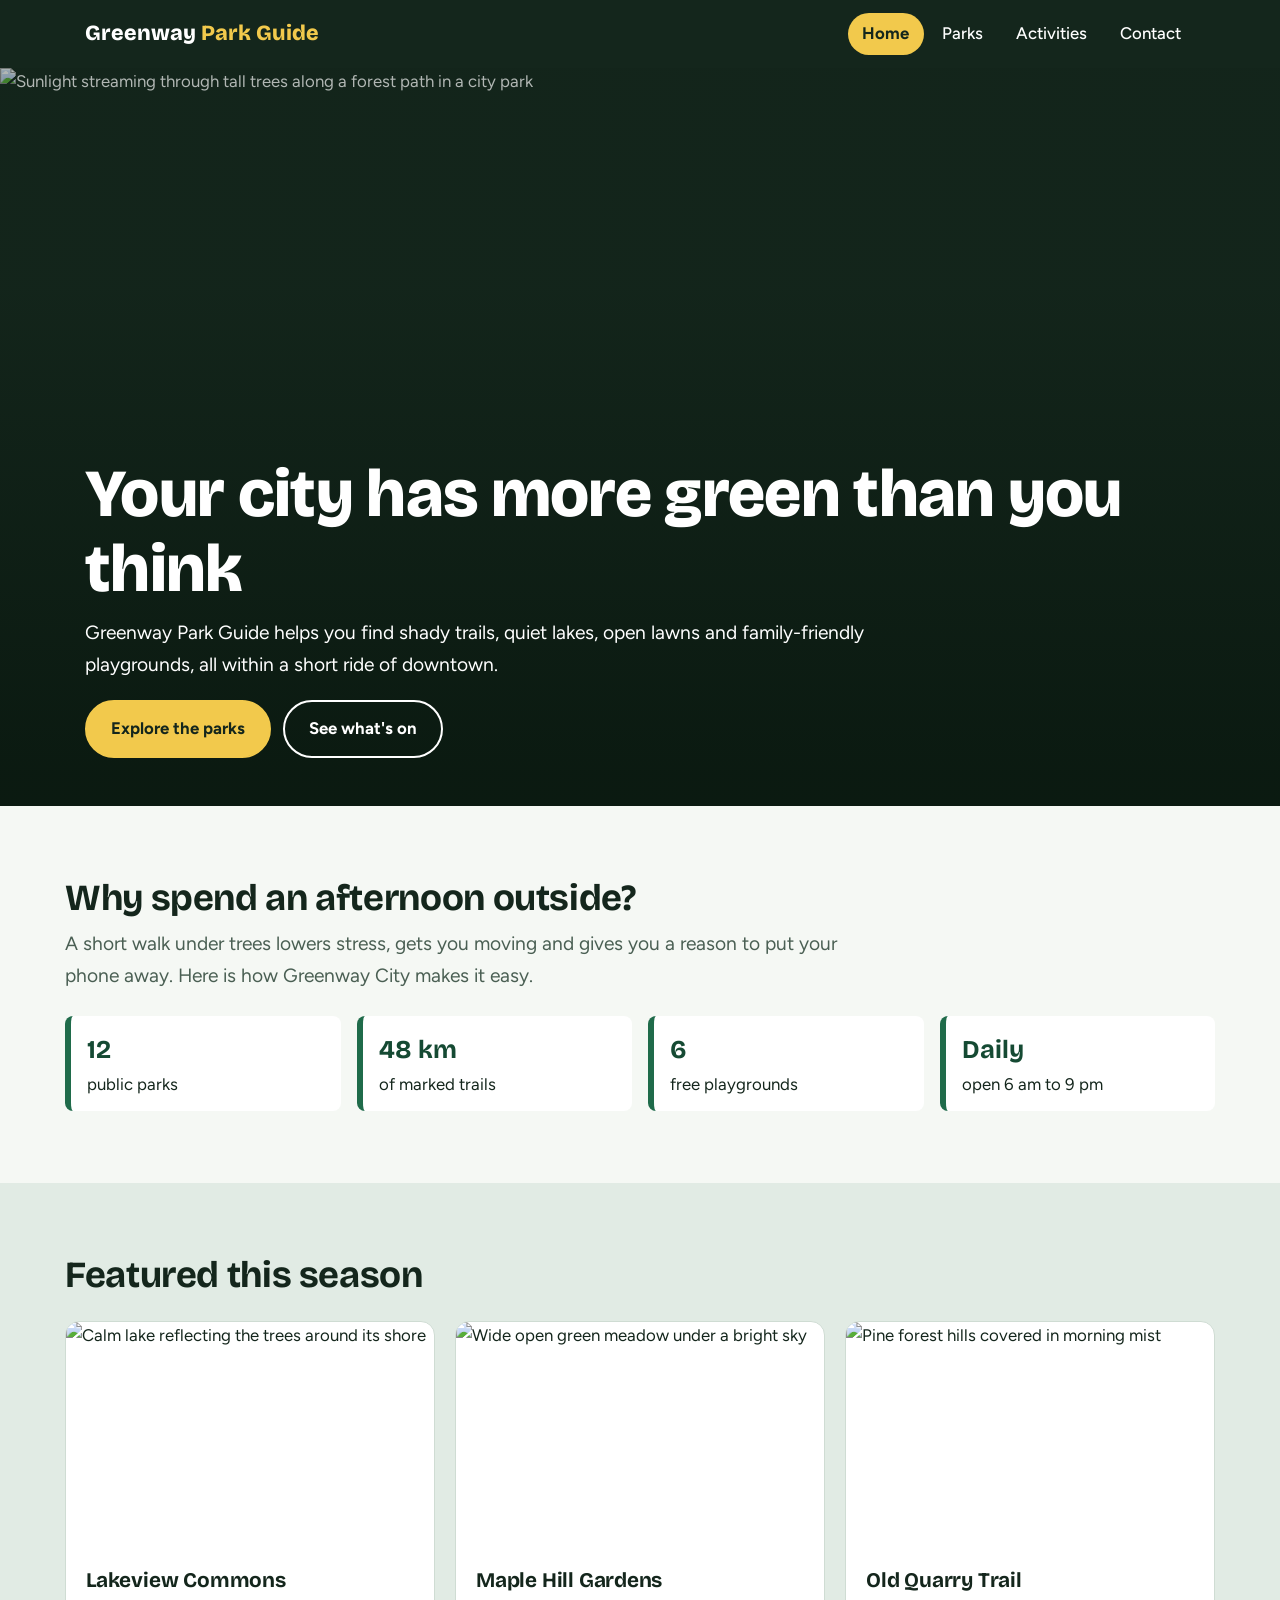
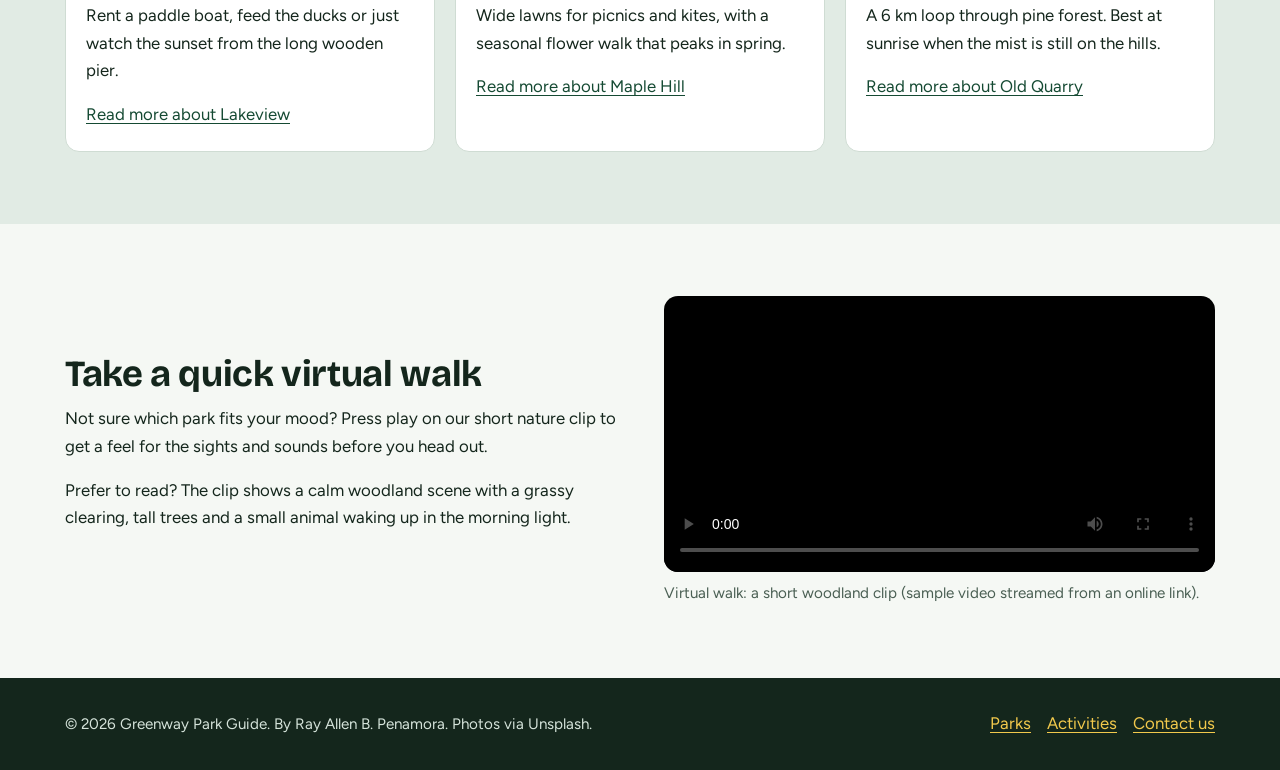
==== index.html @ c10d069b "Add files via upload" ====
<!DOCTYPE html>
<html lang="en">
<head>
  <meta charset="UTF-8">
  <meta name="viewport" content="width=device-width, initial-scale=1">
  <meta name="description" content="Find the best parks, trails and green spaces in Greenway City.">
  <title>Home | Greenway Park Guide</title>
  <link rel="stylesheet" href="style.css">
</head>
<body>
  <header class="site-header">
    <div class="header-inner">
      <a class="brand" href="index.html">Greenway <span>Park Guide</span></a>
      <nav class="main-nav" aria-label="Main navigation">
        <ul>
          <li><a href="index.html" aria-current="page">Home</a></li>
          <li><a href="parks.html">Parks</a></li>
          <li><a href="activities.html">Activities</a></li>
          <li><a href="contact.html">Contact</a></li>
        </ul>
      </nav>
    </div>
  </header>

  <main>
    <section class="hero" aria-labelledby="home-title">
      <img class="hero-bg" src="https://images.unsplash.com/photo-1441974231531-c6227db76b6e?auto=format&fit=crop&w=1600&q=75" alt="Sunlight streaming through tall trees along a forest path in a city park">
      <div class="hero-content">
        <h1 id="home-title">Your city has more green than you think</h1>
        <p>Greenway Park Guide helps you find shady trails, quiet lakes, open lawns and family-friendly playgrounds, all within a short ride of downtown.</p>
        <div class="actions">
          <a class="btn" href="parks.html">Explore the parks</a>
          <a class="btn btn-ghost" href="activities.html">See what's on</a>
        </div>
      </div>
    </section>

    <section class="section" aria-labelledby="why-title">
      <div class="section-inner">
        <h2 id="why-title">Why spend an afternoon outside?</h2>
        <p class="lead">A short walk under trees lowers stress, gets you moving and gives you a reason to put your phone away. Here is how Greenway City makes it easy.</p>
        <ul class="facts">
          <li><strong>12</strong> public parks</li>
          <li><strong>48 km</strong> of marked trails</li>
          <li><strong>6</strong> free playgrounds</li>
          <li><strong>Daily</strong> open 6 am to 9 pm</li>
        </ul>
      </div>
    </section>

    <section class="section alt" aria-labelledby="featured-title">
      <div class="section-inner">
        <h2 id="featured-title">Featured this season</h2>
        <div class="card-grid three">
          <article class="card">
            <img src="https://images.unsplash.com/photo-1426604966848-d7adac402bff?auto=format&fit=crop&w=800&q=75" alt="Calm lake reflecting the trees around its shore" loading="lazy">
            <div class="card-body">
              <h3>Lakeview Commons</h3>
              <p>Rent a paddle boat, feed the ducks or just watch the sunset from the long wooden pier.</p>
              <a href="parks.html#lakeview">Read more about Lakeview</a>
            </div>
          </article>
          <article class="card">
            <img src="https://images.unsplash.com/photo-1500382017468-9049fed747ef?auto=format&fit=crop&w=800&q=75" alt="Wide open green meadow under a bright sky" loading="lazy">
            <div class="card-body">
              <h3>Maple Hill Gardens</h3>
              <p>Wide lawns for picnics and kites, with a seasonal flower walk that peaks in spring.</p>
              <a href="parks.html#maple-hill">Read more about Maple Hill</a>
            </div>
          </article>
          <article class="card">
            <img src="https://images.unsplash.com/photo-1470071459604-3b5ec3a7fe05?auto=format&fit=crop&w=800&q=75" alt="Pine forest hills covered in morning mist" loading="lazy">
            <div class="card-body">
              <h3>Old Quarry Trail</h3>
              <p>A 6 km loop through pine forest. Best at sunrise when the mist is still on the hills.</p>
              <a href="parks.html#old-quarry">Read more about Old Quarry</a>
            </div>
          </article>
        </div>
      </div>
    </section>

    <section class="section" aria-labelledby="tour-title">
      <div class="section-inner split">
        <div>
          <h2 id="tour-title">Take a quick virtual walk</h2>
          <p>Not sure which park fits your mood? Press play on our short nature clip to get a feel for the sights and sounds before you head out.</p>
          <p>Prefer to read? The clip shows a calm woodland scene with a grassy clearing, tall trees and a small animal waking up in the morning light.</p>
        </div>
        <figure>
          <video controls preload="metadata" poster="https://images.unsplash.com/photo-1472214103451-9374bd1c798e?auto=format&fit=crop&w=1000&q=75">
            <source src="https://www.w3schools.com/html/mov_bbb.mp4" type="video/mp4">
            Your browser does not support the video tag. <a href="https://www.w3schools.com/html/mov_bbb.mp4">Open the video in a new tab</a>.
          </video>
          <figcaption>Virtual walk: a short woodland clip (sample video streamed from an online link).</figcaption>
        </figure>
      </div>
    </section>
  </main>

  <footer class="site-footer">
    <div class="footer-inner">
      <p>&copy; 2026 Greenway Park Guide. By Ray Allen B. Penamora. Photos via Unsplash.</p>
      <ul>
        <li><a href="parks.html">Parks</a></li>
        <li><a href="activities.html">Activities</a></li>
        <li><a href="contact.html">Contact us</a></li>
      </ul>
    </div>
  </footer>
</body>
</html>
---- style.css ----
/* Greenway City Park Guide - hand-written CSS, no frameworks */
@import url("https://fonts.googleapis.com/css2?family=Bricolage+Grotesque:opsz,wght@12..96,500;12..96,700;12..96,800&family=Figtree:wght@400;500;700&display=swap");

:root {
  --ink: #14261c;
  --canopy: #1f6b4a;
  --canopy-dark: #154a33;
  --pond: #2a7fa0;
  --sun: #f2c94c;
  --paper: #f5f8f4;
  --mist: #e1ebe4;
  --white: #ffffff;
  --muted: #4a5f53;
  --font-head: "Bricolage Grotesque", "Trebuchet MS", system-ui, sans-serif;
  --font-body: "Figtree", system-ui, -apple-system, "Segoe UI", sans-serif;
  --radius: 14px;
  --gap: 1.25rem;
}

*, *::before, *::after { box-sizing: border-box; }

html { scroll-behavior: smooth; }

body {
  margin: 0;
  font-family: var(--font-body);
  font-size: 1.05rem;
  line-height: 1.65;
  color: var(--ink);
  background: var(--paper);
}

img, video { max-width: 100%; display: block; }

h1, h2, h3 {
  font-family: var(--font-head);
  line-height: 1.12;
  margin: 0 0 .6rem;
  letter-spacing: -0.01em;
}
h1 { font-size: clamp(2.2rem, 7vw, 4.2rem); font-weight: 800; }
h2 { font-size: clamp(1.6rem, 4vw, 2.3rem); font-weight: 700; }
h3 { font-size: 1.3rem; font-weight: 700; }
p { margin: 0 0 1rem; max-width: 68ch; }

a { color: var(--canopy-dark); text-underline-offset: 3px; transition: color .2s; }
a:hover { color: var(--pond); }
a:focus-visible, button:focus-visible, input:focus-visible,
select:focus-visible, textarea:focus-visible, summary:focus-visible {
  outline: 3px solid var(--sun);
  outline-offset: 3px;
}

/* ---------- Header + nav (Flexbox) ---------- */
.site-header {
  background: var(--ink);
  color: var(--white);
  position: sticky;
  top: 0;
  z-index: 10;
}
.header-inner {
  display: flex;
  flex-direction: column;
  align-items: flex-start;
  gap: .5rem;
  max-width: 1150px;
  margin: 0 auto;
  padding: .8rem 1.25rem;
}
.brand {
  font-family: var(--font-head);
  font-weight: 800;
  font-size: 1.35rem;
  color: var(--white);
  text-decoration: none;
}
.brand span { color: var(--sun); }
.brand:hover { color: var(--sun); }

.main-nav ul {
  display: flex;
  flex-wrap: wrap;
  gap: .25rem;
  list-style: none;
  margin: 0;
  padding: 0;
}
.main-nav a {
  display: block;
  padding: .45rem .9rem;
  border-radius: 999px;
  color: var(--white);
  text-decoration: none;
  font-weight: 500;
  transition: background .2s, color .2s;
}
.main-nav a:hover { background: rgba(255,255,255,.16); color: var(--white); }
.main-nav a[aria-current="page"] { background: var(--sun); color: var(--ink); font-weight: 700; }

/* ---------- Hero ---------- */
.hero {
  position: relative;
  color: var(--white);
  background: var(--ink);
  min-height: 70vh;
  display: flex;
  align-items: flex-end;
}
.hero-bg {
  position: absolute;
  inset: 0;
  width: 100%;
  height: 100%;
  object-fit: cover;
  opacity: .75;
}
.hero::after {
  content: "";
  position: absolute;
  inset: 0;
  background: linear-gradient(to top, rgba(10,25,16,.92) 5%, rgba(10,25,16,.1) 70%);
}
.hero-content {
  position: relative;
  z-index: 1;
  max-width: 1150px;
  width: 100%;
  margin: 0 auto;
  padding: 3rem 1.25rem;
}
.hero-content p { font-size: 1.2rem; }
.page-hero { min-height: 38vh; }

.actions { display: flex; flex-wrap: wrap; gap: .75rem; margin-top: 1.25rem; }

/* ---------- Buttons ---------- */
.btn {
  display: inline-block;
  font: inherit;
  font-weight: 700;
  padding: .8rem 1.5rem;
  border-radius: 999px;
  border: 2px solid var(--sun);
  background: var(--sun);
  color: var(--ink);
  text-decoration: none;
  cursor: pointer;
  transition: background .2s, color .2s, transform .15s;
}
.btn:hover { background: var(--white); border-color: var(--white); color: var(--ink); transform: translateY(-2px); }
.btn-ghost { background: transparent; color: var(--white); border-color: var(--white); }
.btn-ghost:hover { background: var(--white); color: var(--ink); }

/* ---------- Layout helpers ---------- */
main { display: block; }
.section { padding: 3rem 1.25rem; }
.section-inner { max-width: 1150px; margin: 0 auto; }
.section.alt { background: var(--mist); }
.lead { font-size: 1.2rem; color: var(--muted); }

/* ---------- Grid: cards ---------- */
.card-grid {
  display: grid;
  grid-template-columns: 1fr;
  gap: var(--gap);
  margin-top: 1.5rem;
}
.card {
  background: var(--white);
  border-radius: var(--radius);
  overflow: hidden;
  border: 1px solid #cfdcd3;
  display: flex;
  flex-direction: column;
  transition: transform .2s, box-shadow .2s;
}
.card:hover { transform: translateY(-4px); box-shadow: 0 10px 24px rgba(20,38,28,.15); }
.card img { width: 100%; aspect-ratio: 16 / 10; object-fit: cover; }
.card-body { padding: 1.1rem 1.25rem 1.4rem; }
.tag {
  display: inline-block;
  font-size: .85rem;
  font-weight: 700;
  padding: .1rem .7rem;
  border-radius: 999px;
  background: var(--mist);
  color: var(--canopy-dark);
  margin: 0 .35rem .35rem 0;
}

/* ---------- Split layout (Flexbox) ---------- */
.split { display: flex; flex-direction: column; gap: 2rem; }
.split > * { flex: 1; }

/* ---------- Figures + media ---------- */
figure { margin: 0; }
figure img, figure video { border-radius: var(--radius); width: 100%; }
figcaption {
  font-size: .95rem;
  color: var(--muted);
  padding-top: .6rem;
}
video { background: #000; }

/* ---------- Facts list ---------- */
.facts { display: grid; grid-template-columns: 1fr 1fr; gap: 1rem; margin: 1.5rem 0 0; padding: 0; list-style: none; }
.facts li { background: var(--white); border-left: 6px solid var(--canopy); border-radius: 8px; padding: .8rem 1rem; }
.facts strong { display: block; font-family: var(--font-head); font-size: 1.6rem; color: var(--canopy-dark); }

/* ---------- Schedule table-like list ---------- */
.event-list { list-style: none; margin: 1.5rem 0 0; padding: 0; display: grid; gap: 1rem; }
.event-list li {
  display: flex;
  gap: 1rem;
  background: var(--white);
  border-radius: var(--radius);
  padding: 1rem 1.25rem;
  border: 1px solid #cfdcd3;
}
.event-date {
  flex: 0 0 4.5rem;
  text-align: center;
  background: var(--canopy);
  color: var(--white);
  border-radius: 10px;
  padding: .4rem;
  font-family: var(--font-head);
  line-height: 1.1;
  align-self: flex-start;
}
.event-date strong { display: block; font-size: 1.7rem; }

details { background: var(--white); border-radius: 10px; border: 1px solid #cfdcd3; padding: .8rem 1.1rem; margin-bottom: .75rem; }
summary { cursor: pointer; font-weight: 700; }
summary:hover { color: var(--pond); }

/* ---------- Form ---------- */
.form-wrap { background: var(--white); border-radius: var(--radius); padding: 1.5rem; border: 1px solid #cfdcd3; }
.form-field { display: flex; flex-direction: column; gap: .35rem; margin-bottom: 1.2rem; }
label { font-weight: 700; }
.req { color: #b3261e; }
input, select, textarea {
  font: inherit;
  width: 100%;
  padding: .75rem .9rem;
  border: 2px solid #9db3a5;
  border-radius: 10px;
  background: var(--white);
  color: var(--ink);
  transition: border-color .2s, box-shadow .2s;
}
input:hover, select:hover, textarea:hover { border-color: var(--canopy); }
input:focus, select:focus, textarea:focus { border-color: var(--pond); box-shadow: 0 0 0 3px rgba(42,127,160,.25); }
input:user-invalid, textarea:user-invalid { border-color: #b3261e; }
textarea { min-height: 9rem; resize: vertical; }
.hint { font-size: .9rem; color: var(--muted); }

/* ---------- Footer ---------- */
.site-footer { background: var(--ink); color: #d5e3da; padding: 2rem 1.25rem; }
.footer-inner {
  max-width: 1150px;
  margin: 0 auto;
  display: flex;
  flex-direction: column;
  gap: 1rem;
}
.site-footer a { color: var(--sun); }
.site-footer a:hover { color: var(--white); }
.site-footer ul { display: flex; flex-wrap: wrap; gap: 1rem; list-style: none; padding: 0; margin: 0; }
.site-footer p { margin: 0; font-size: .95rem; }

@media (prefers-reduced-motion: reduce) {
  * { transition: none !important; scroll-behavior: auto !important; }
}

/* ---------- Tablet ---------- */
@media (min-width: 640px) {
  .card-grid { grid-template-columns: repeat(2, 1fr); }
  .header-inner { flex-direction: row; justify-content: space-between; align-items: center; }
  .facts { grid-template-columns: repeat(4, 1fr); }
  .footer-inner { flex-direction: row; justify-content: space-between; align-items: center; }
}

/* ---------- Desktop ---------- */
@media (min-width: 960px) {
  .card-grid.three { grid-template-columns: repeat(3, 1fr); }
  .split { flex-direction: row; align-items: center; gap: 3rem; }
  .split.reverse { flex-direction: row-reverse; }
  .section { padding: 4.5rem 1.25rem; }
  .contact-layout { display: grid; grid-template-columns: 1.4fr 1fr; gap: 2.5rem; align-items: start; }
  .hero { min-height: 82vh; }
  .page-hero { min-height: 42vh; }
}
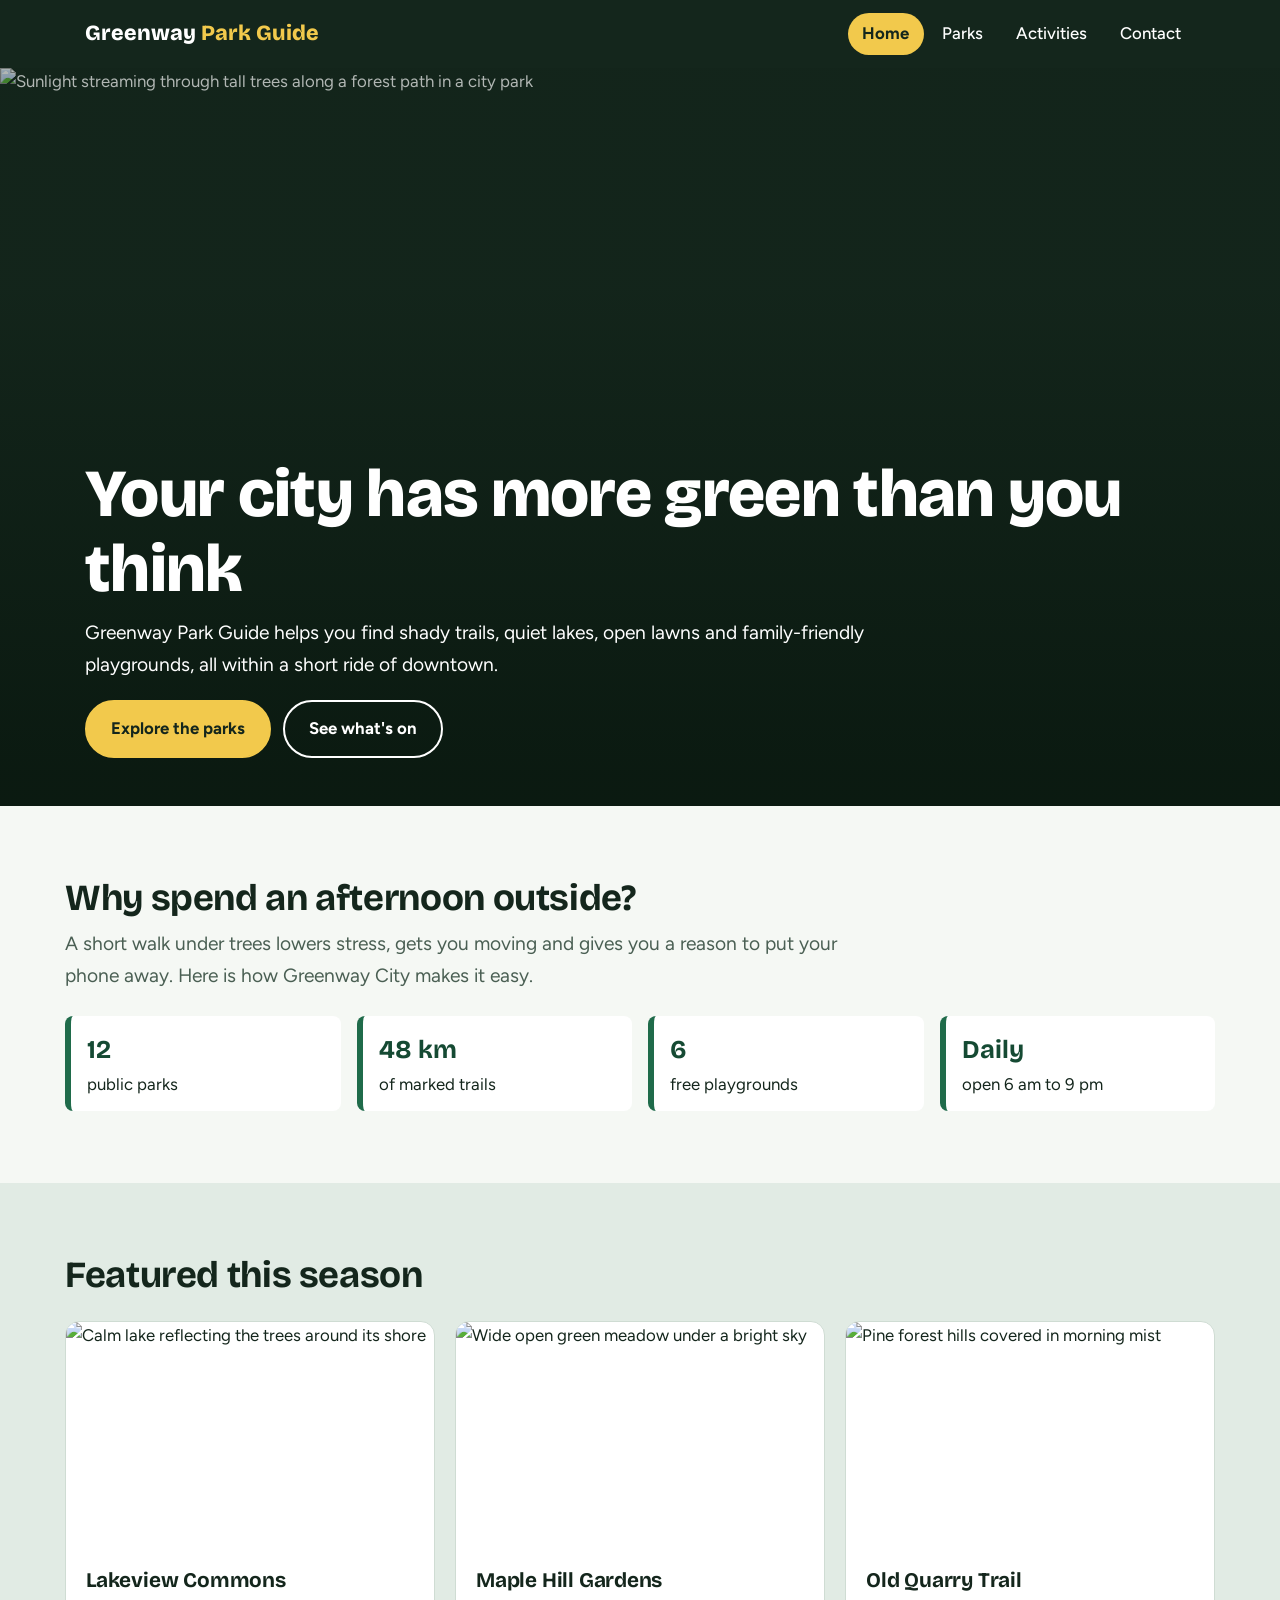
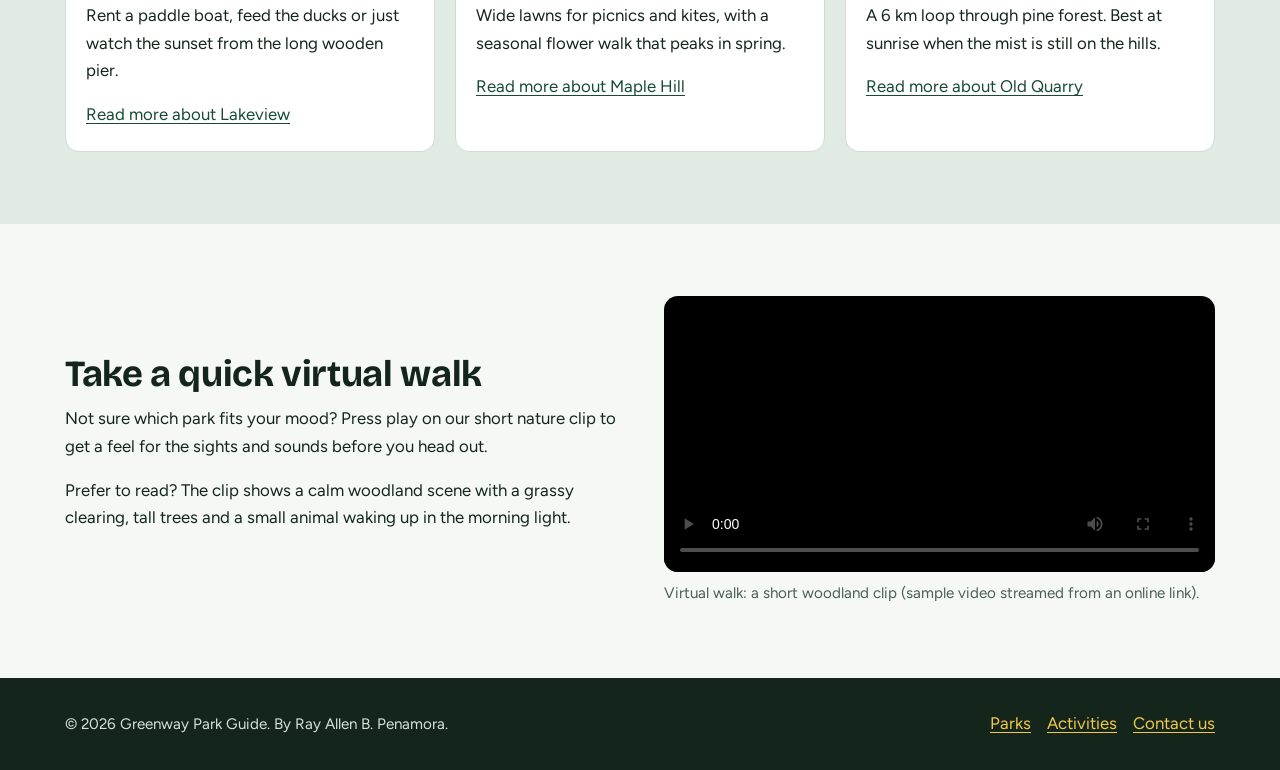
==== commit 39bbf164: "dione" ====
--- a/index.html
+++ b/index.html
@@ -100,7 +100,7 @@
 
   <footer class="site-footer">
     <div class="footer-inner">
-      <p>&copy; 2026 Greenway Park Guide. By Ray Allen B. Penamora. Photos via Unsplash.</p>
+      <p>&copy; 2026 Greenway Park Guide. By Ray Allen B. Penamora. </p>
       <ul>
         <li><a href="parks.html">Parks</a></li>
         <li><a href="activities.html">Activities</a></li>
